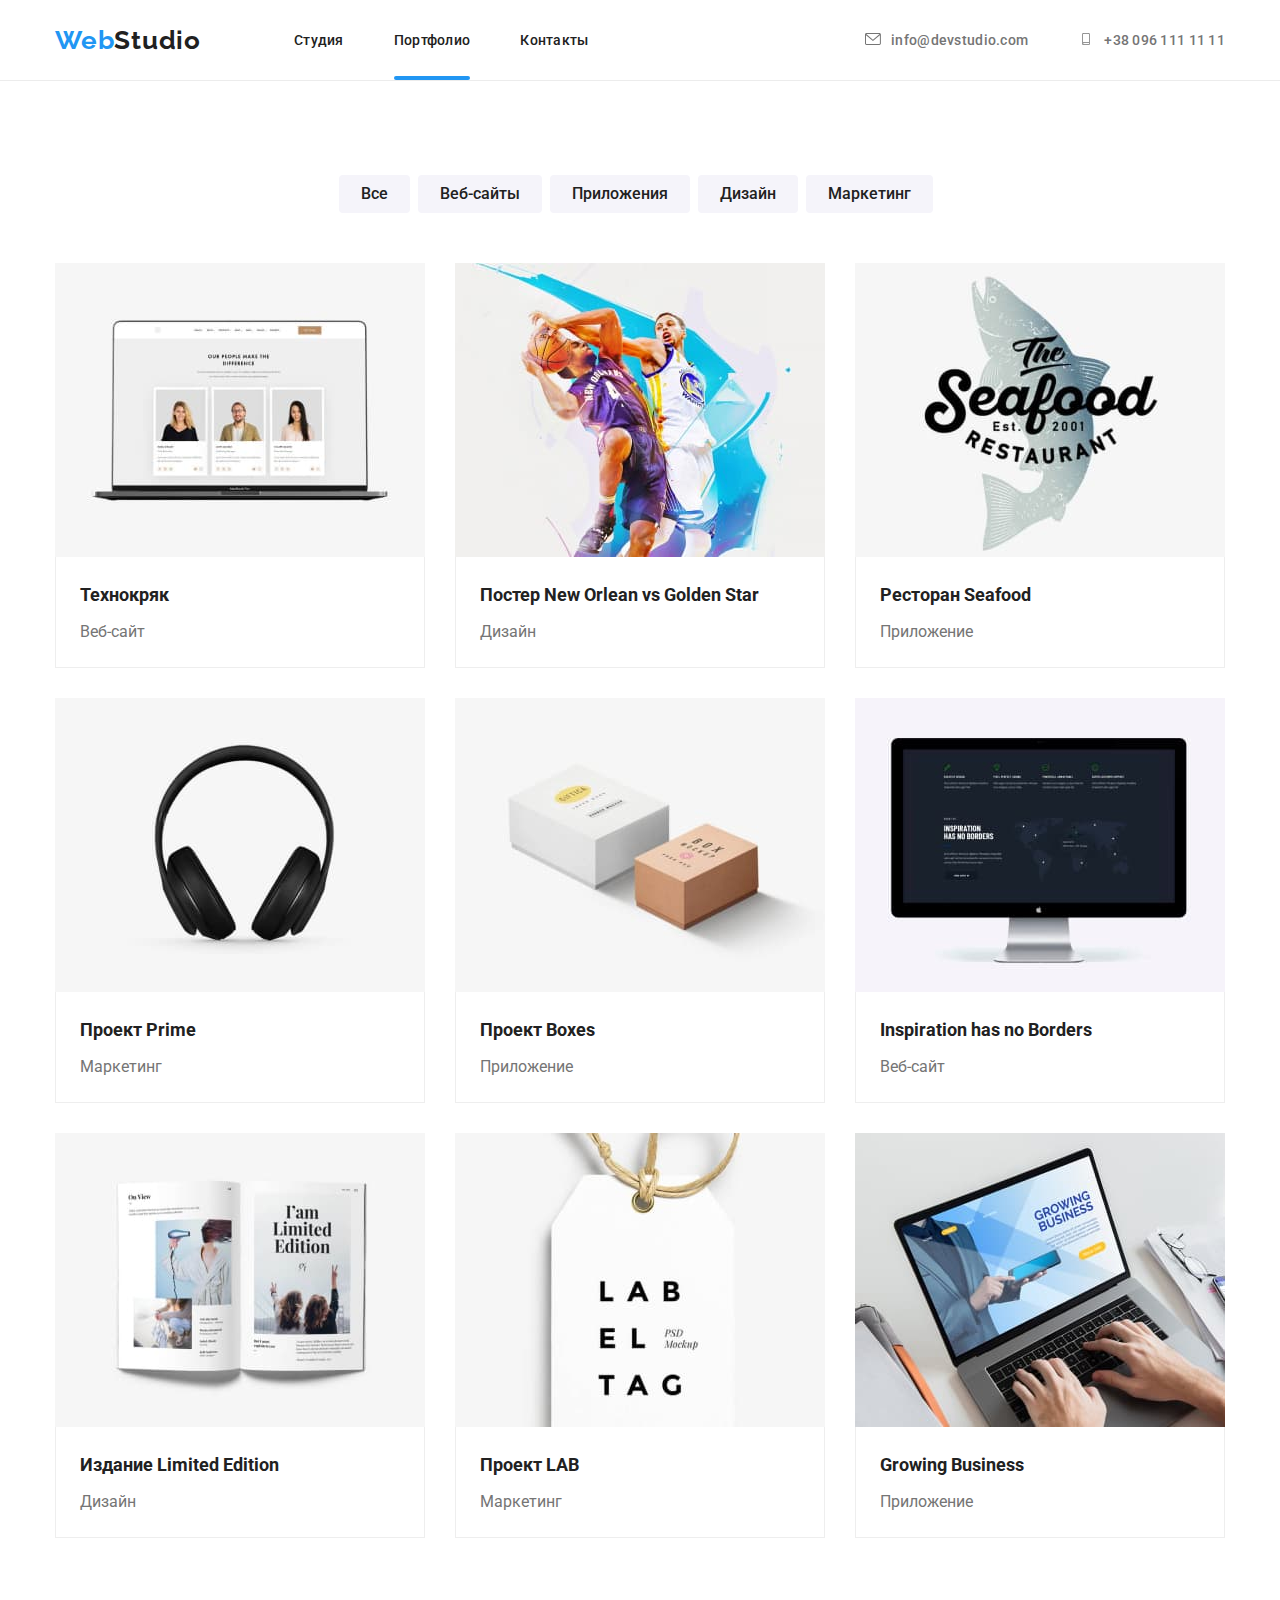
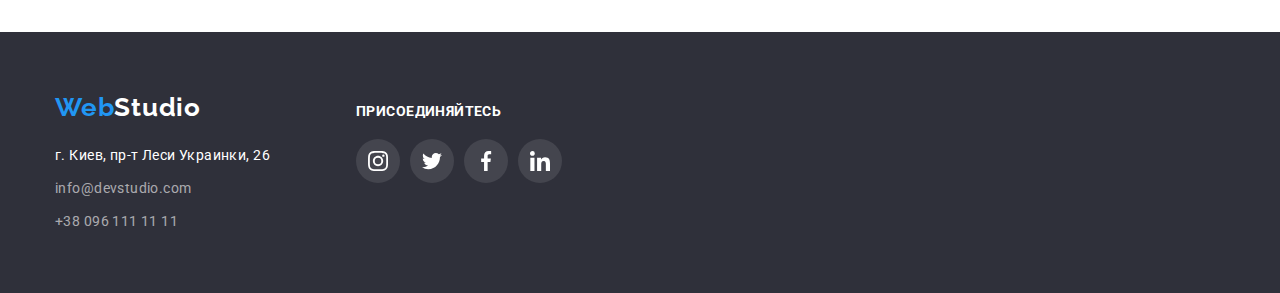
==== portfolio.html @ e0307186 "Copy" ====
<!DOCTYPE html>
<html lang="ru">
<head>
     <meta charset="UTF-8">
    <meta http-equiv="X-UA-Compatible" content="IE=edge">
    <meta name="viewport" content="width=device-width, initial-scale=1.0">
    
    <title>Студия</title>
   
    <link rel="preconnect" href="https://fonts.googleapis.com"> 
    <link rel="preconnect" href="https://fonts.gstatic.com" crossorigin> 
    <link href="https://fonts.googleapis.com/css2?family=Raleway:wght@700&family=Roboto:wght@400;500;700;900&display=swap" rel="stylesheet">

    <link rel="stylesheet" href="https://cdnjs.cloudflare.com/ajax/libs/modern-normalize/1.1.0/modern-normalize.min.css">

     <link rel="stylesheet" href="./css/styles.css">
</head>
<body>
    <!--Шапка-->
    <header class="header">

      <nav class="site-nav contanier">
             <a class="logo" href="./index.html"><span class="logo-word">Web</span>Studio</a>
         <ul class="menu">
             <li class="menu-item">
                <a class="menu-link" href="./index.html">Студия</a>
            </li>
             <li class="menu-item">
                <a class="menu-link current" href="./portfolio.html">Портфолио</a>
            </li>
             <li class="menu-item">
                <a class="menu-link" href="#">Контакты</a>
            </li>
         </ul>
          <div class="header-contacts">
              <a class="menu-contacts" href="mailto:info@devstudio.com">
                <svg class="header-icon" aria-label="Написать письмо">
                   <use href="./images/icons.svg#icon-mail"></use>
                </svg>info@devstudio.com</a>
              <a class="menu-contacts" href="tel:+380961111111"> 
                <svg class="header-icon" aria-label="Написать письмо">
                   <use href="./images/icons.svg#icon-phone"></use>
                </svg>+38 096 111 11 11</a>
        </div>
        </nav>

    </header>

    <!--Главный контент-->
    <main>
        <!--Кнопки-->

        <section class="section">
            <div class="portfolio-box contanier">
                <h1 hidden>Портфолио</h1>
            <ul class="buttons-portfolio">
                <li class="buttons-item">
                    <button class="buttons" type="button">Все</button>
                </li>
                <li class="buttons-item">
                    <button class="buttons" type="button">Веб-сайты</button>
                </li>
                <li class="buttons-item">
                    <button class="buttons" type="button">Приложения</button>
                </li>
                <li class="buttons-item">
                    <button class="buttons" type="button">Дизайн</button>
                </li>
                <li class="buttons-item">
                    <button class="buttons" type="button">Маркетинг</button>
                </li>
            </ul>
            </div>
       
            <!--Проекты-->
    
            <div class="contanier">
                <h2 hidden>Примеры проектов</h2>
            <ul class="examples-list">
                <li class="examples-item">
                    <div class="overlay-box">
                        <img class="img"src="./images/tehnokryak.jpg" alt="Веб-сайт Технокряк" 
                     width="370" height="294">
                      <div class="overlay">
                        <p class="overlay-paragraph">Ресурс предлагает комплексные предложения с разным уровнем функционала и сервисов. Все это позволит посетителю получить исчерпывающие сведения о компании или частном лице.</p>
                    </div>
                    </div>
                    <div class="examples-box">
                        <h3 class="examples-title">Технокряк</h3>
                        <p class="examples-form">Веб-сайт</p>
                    </div>
                </li>
                <li class="examples-item">
                    <div class="overlay-box">
                        <img class="img" src="./images/basketball.jpg" alt="Два игрока разных баскетбольных команд" 
                     width="370" height="294">
                    <div class="overlay">
                        <p class="overlay-paragraph">Ресурс предлагает комплексные предложения с разным уровнем функционала и сервисов. Все это позволит посетителю получить исчерпывающие сведения о компании или частном лице.</p>
                    </div>
                     </div>
                    <div class="examples-box">
                        <h3 class="examples-title">Постер New Orlean vs Golden Star</h3>
                        <p class="examples-form">Дизайн</p>
                    </div>
                </li>
                <li class="examples-item">
                   <div class="overlay-box">
                     <img class="img" src="./images/restaurant.jpg" alt="Ресторан Морепродукты" 
                     width="370" height="294">
                      <div class="overlay">
                        <p class="overlay-paragraph">Ресурс предлагает комплексные предложения с разным уровнем функционала и сервисов. Все это позволит посетителю получить исчерпывающие сведения о компании или частном лице.</p>
                    </div>
                   </div>
                    <div class="examples-box">
                        <h3 class="examples-title">Ресторан Seafood</h3>
                        <p class="examples-form">Приложение</p>
                    </div>
                </li>
                <li class="examples-item">
                   <div class="overlay-box">
                     <img class="img" src="./images/headphones.jpg" alt="Наушники" 
                     width="370" height="294">
                      <div class="overlay">
                        <p class="overlay-paragraph">Ресурс предлагает комплексные предложения с разным уровнем функционала и сервисов. Все это позволит посетителю получить исчерпывающие сведения о компании или частном лице.</p>
                    </div>
                   </div>
                    <div class="examples-box">
                        <h3 class="examples-title">Проект Prime</h3>
                        <p class="examples-form">Маркетинг</p>
                    </div>
                </li>
                <li class="examples-item">
                   <div class="overlay-box">
                     <img class="img" src="./images/boxes.jpg" alt="Коробки" 
                     width="370" height="294">
                      <div class="overlay">
                        <p class="overlay-paragraph">Ресурс предлагает комплексные предложения с разным уровнем функционала и сервисов. Все это позволит посетителю получить исчерпывающие сведения о компании или частном лице.</p>
                    </div>
                   </div>
                    <div class="examples-box">
                        <h3 class="examples-title">Проект Boxes</h3>
                        <p class="examples-form">Приложение</p>
                    </div>
                </li>
                <li class="examples-item">
                    <div class="overlay-box">
                        <img class="img" src="./images/inspiration.jpg" alt="Вдохновение не имеет границ" 
                     width="370" height="294">
                      <div class="overlay">
                        <p class="overlay-paragraph">Ресурс предлагает комплексные предложения с разным уровнем функционала и сервисов. Все это позволит посетителю получить исчерпывающие сведения о компании или частном лице.</p>
                    </div>
                    </div>
                    <div class="examples-box">
                        <h3 class="examples-title">Inspiration has no Borders</h3>
                        <p class="examples-form">Веб-сайт</p>
                    </div>
                </li>
                <li class="examples-item">
                   <div class="overlay-box">
                     <img class="img" src="./images/magazine.jpg" alt="Журнал" 
                     width="370" height="294">
                      <div class="overlay">
                        <p class="overlay-paragraph">Ресурс предлагает комплексные предложения с разным уровнем функционала и сервисов. Все это позволит посетителю получить исчерпывающие сведения о компании или частном лице.</p>
                    </div>
                   </div>
                    <div class="examples-box">
                        <h3 class="examples-title">Издание Limited Edition</h3>
                        <p class="examples-form">Дизайн</p>
                    </div>
                </li>
                <li class="examples-item">
                    <div class="overlay-box">
                         <img class="img" src="./images/tag.jpg" alt="Бирка" 
                     width="370" height="294">
                      <div class="overlay">
                        <p class="overlay-paragraph">Ресурс предлагает комплексные предложения с разным уровнем функционала и сервисов. Все это позволит посетителю получить исчерпывающие сведения о компании или частном лице.</p>
                    </div>
                    </div>
                    <div class="examples-box">
                        <h3 class="examples-title">Проект LAB</h3>
                        <p class="examples-form">Маркетинг</p>
                    </div>
                </li>
                <li class="examples-item">
                    <div class="overlay-box">
                        <img class="img" src="./images/business-app.jpg" alt="Приложение для бизнеса" 
                     width="370" height="294">
                      <div class="overlay">
                        <p class="overlay-paragraph">Ресурс предлагает комплексные предложения с разным уровнем функционала и сервисов. Все это позволит посетителю получить исчерпывающие сведения о компании или частном лице.</p>
                    </div>
                    </div>
                    <div class="examples-box">
                        <h3 class="examples-title">Growing Business</h3>
                        <p class="examples-form">Приложение</p>
                    </div>
                </li>
            </ul>

            </div>
        </section>
       
    </main>
    <!--Подвал-->
   <footer class="footer section">
        <div class="contanier footer-box" >
           <div class="contanier adress-box">
             <a class="footer-logo" href="./index.html"><span class="logo-word">Web</span>Studio</a>
        <address class="address">г. Киев, пр-т Леси Украинки, 26</address>
        <p class="fot-cont"><a class="footer-contacts" href="mailto:info@devstudio.com">info@devstudio.com</a></p>
        <p class="fot-cont"><a class="footer-contacts" href="tel:380961111111">+38 096 111 11 11</a></p>
        
           </div>
        
        <div class="contanier footer-social-box">
            <h2 class="social-title">Присоединяйтесь</h2>
            <ul class="footer-social-list">
                <li class="footer-social-item">
                    <a class="footer-social-link" href="#">
                    <svg class="footer-social-icon" aria-label="Ссылка на ">
                    <use href="./images/icons.svg#icon-inst"></use>
                </svg></a></li>
                <li class="footer-social-item">
                    <a class="footer-social-link" href="#">
                    <svg class="footer-social-icon" aria-label="Ссылка на ">
                    <use href="./images/icons.svg#icon-twit"></use>
                </svg></a></li>
                <li class="footer-social-item">
                    <a class="footer-social-link" href="#">
                    <svg class="footer-social-icon" aria-label="Ссылка на ">
                    <use href="./images/icons.svg#icon-fb"></use>
                </svg></a></li>
                <li class="footer-social-item">
                    <a class="footer-social-link" href="#">
                    <svg class="footer-social-icon" aria-label="Ссылка на ">
                    <use href="./images/icons.svg#icon-in"></use>
                </svg></a></li>
            </ul>
        </div>
        </div>
    </footer>
</body>
</html>
---- css/styles.css ----
*,
*::before,
*::after {
    box-sizing: border-box; 
}

:root {
    --color-primary: #212121 ;
    --color-active: #2196f3;
    --color-secondary: #757575;
    --color-text: #fff;
    --color-icons: #afb1b8;
    --color-icons-footer: #ffffff;
    --background-color-section: #f5f4fa;
    --background-color-click: #188CE8;
    --background-color-primary: #fff;
    --background-color-bord: #2f303a;
    --font-family-primary: 'Roboto', sans-serif;
    --font-family-logo: 'Raleway', sans-serif;
    --bg-icons-color: #F5F4FA;
    --bg-icons-footer-color: rgba(255,255,255,0.1);
}

body { font-family: var(--font-family-primary);
 color: var(--color-primary);
 background-color: var(--background-color-primary);
font-weight: 400;
font-size: 14px;
}

/* Утилиты */
    .buttons-portfolio, .examples-list, .menu, .benefits-list, .services-list, .team-list , .social-list , .footer-social-list , .clients-list{
    list-style-type: none;
}

.contanier {
    width: 1200px;
    margin-left: auto;
    margin-right: auto;
    padding-left: 15px;
    padding-right: 15px;
}

.section { 
    margin-left: auto;
    margin-right: auto;
    padding-top: 94px;
    padding-bottom: 94px;
}

/* Шапка  */
.header { border-bottom: 1px solid #ECECEC;}

.site-nav { display: flex;
align-items: center;}

.logo {color: var(--color-primary);
    font-family: var(--font-family-logo);
    text-decoration: none;
    font-weight: 700;
    font-size: 26px;
    line-height: 1.94;
    letter-spacing: 0.03em;

    margin-right: 93px;
}   
.logo-word { color: var(--color-active);
    }
.hero { max-width: 1600px;}

.menu { display: flex;
    padding: 0px;
    margin: 0px;
 }    

.menu-item {margin-right: 50px;
   }

.menu-item:last-child { margin-right: 0;}
 
.menu-link { position: relative;

    transition: color 250ms cubic-bezier(0.4, 0, 0.2, 1);
    
    color: var(--color-primary);
    text-decoration: none;
    font-weight: 500;
    line-height: 1.172;
    letter-spacing: 0.02em;

    display: block;
    padding-top: 32px;
    padding-bottom: 32px; }

.menu-link:hover , .menu-link:focus {color: var(--color-active); 
    }
.menu-link::after { content: " ";
    position: absolute;
    bottom: 0;
    left: 0;
    
    opacity: 0;

display: block;
width: 100%;
height: 4px;
border-radius: 2px;
background-color: var(--color-active);
}

.menu-link.current::after { opacity: 1;}

.header-contacts { display: flex;
margin-left: auto;
}



.menu-contacts { color: var(--color-secondary);
transition: color 250ms cubic-bezier(0.4, 0, 0.2, 1);

    text-decoration: none;
    font-weight: 500;
    line-height: 1.172;
    letter-spacing: 0.02em;

    display: block;
    padding-top: 32px;
    padding-bottom: 32px;
    margin-right: 50px; 
}

.menu-contacts:last-child { margin: 0;

}

.menu-contacts:hover , .menu-contacts:focus {color: var(--color-active);
}
  
.header-icon { width: 16px;
      height: 12px;
      margin-right: 10px;
      fill: currentColor;
}
   
  
  /* Styles index.html */


    
    /* Кнопка */
.button { max-width: 1600px;
    margin-left: auto;
    margin-right: auto;
   

    background-image: linear-gradient(to right, 
              rgba(47, 48, 58, 0.4),
              rgba(47, 48, 58, 0.4)) ,
              url("../images/overlay-foto.jpg");

    background-color: var(--background-color-bord);
    
    text-align: center;
    padding-top: 200px;
    padding-bottom: 200px;
 }


.title-button { 
    margin-top: 0;
    margin-bottom: 40px;
    text-align: center;
    
    color: var(--color-text);
    font-weight: 900;
    font-size: 44px;
    line-height: 1.36;
    letter-spacing: 0.06em;
    text-transform: uppercase}    


.button-main {
    width: 200px;
    height: 50px;

    transition: background-color 250ms cubic-bezier(0.4, 0, 0.2, 1);
 
 color: var(--color-text);
 font-family: var(--font-family-primary);
 font-weight: 700;
 font-size: 16px;
 line-height: 1.88;
 letter-spacing: 0.06em;
 cursor: pointer;
 background-color: var(--color-active); 
 
 border-radius: 4px;
 border: 1px;
 box-shadow: 0px 4px 4px rgba(0, 0, 0, 0.15);
}
.button-main:hover {background-color: var(--background-color-click);}


/* Преимущества */

.benefits-box { background-color: var(--bg-icons-color);
    display: flex;
    justify-content: center;
    align-items: center;

    width: 270px;
height: 120px;
padding: 0;
margin-bottom: 30px;
text-align: center;
border-radius: 4px;
}

.benefits-icon { 
    
    width: 70px;
height: 70px;
display: block;
 

}

.benefits-list {display: flex;
    padding: 0;
margin: 0;}

.benefits-item { width: 270px;
    margin-right: 30px;
}
.benefits-item:last-child { margin: 0;}

.benefits-title { margin-top: 0;
    margin-bottom: 10px;

    color: var(--color-primary);
    
    font-size: 14px;
    font-weight: 700;
    text-transform: uppercase;
    line-height: 1.172;
    letter-spacing: 0.03em;
    }



.benefits-paragraph { margin: 0;
   
    color: var(--color-secondary);
    letter-spacing: 0.03em;
    line-height: 1.715;
    }

/* Чем мы занимаемся */

.services { text-align: center;
    padding-top: 0;
}

.services-title { margin: 0;
    margin-bottom: 50px;
    
    font-weight: 700;
    font-size: 36px;
    line-height: 1.172;
    letter-spacing: 0.03em;}

.services-list { display: flex;
    margin: 0;
    padding: 0;
}    

.services-item { position: relative;
    margin-right: 30px;}

    .services-item:last-child {
     margin: 0;}

   
.img-box  {
    position: absolute;
    left: 0;
    bottom: 0;

    display: flex;
    justify-content: center;
    align-items: center;
        width: 100%;
        height: 70px;
        margin: 0;

        background-color: rgba(47, 48, 58, 0.8);
}

.services-paragraph { margin: 0;

    font-weight: 700;
        font-size: 14px;
        line-height: 1.142;
        text-align: center;
        
        text-transform: uppercase;

color: var(--color-text);
}

    /* Команда */

.team {text-align: center;
    
    background-color: var(--background-color-section);
 }

.team-list { display: flex;
             padding: 0;
            margin: 0;}

.team-item { margin-right: 30px;

    background-color: var(--background-color-primary);
    box-shadow: 0px 1px 3px rgba(0, 0, 0, 0.12), 0px 1px 1px rgba(0, 0, 0, 0.14), 0px 2px 1px rgba(0, 0, 0, 0.2);
    border-radius: 0px 0px 4px 4px;}  
    .team-item:last-child { margin: 0;}

.team-title { margin: 0;
    margin-bottom: 50px;
        
        font-weight: 700;
      font-size: 36px;}

.team-box { padding-top: 30px;
 padding-bottom: 16px;}

.name{
margin: 0;
margin-bottom: 10px;
 color: var(--color-primary);
 font-weight: 500;
 font-size: 16px;
 line-height: 1.18;
 letter-spacing: 0.03em;
}

.job {margin: 0;
    
    color: var(--color-secondary);
    font-size: 16px;
    line-height: 1.172;
    letter-spacing: 0.03em;
}

.social-list {
    display: flex;
    justify-content: center;
    align-items: center;

    padding: 0;
        padding-bottom: 30px;
        padding-left: 32px;
        padding-right: 32px;

}
.social-item {
    margin-right: 10px;
}
.social-item:last-child {
    margin-right: 0;
}

.social-link { 
    display: flex;
    justify-content: center;
    align-items: center;
    border: none;

    transition: color 250ms cubic-bezier(0.4, 0, 0.2, 1) ,
    background-color 250ms cubic-bezier(0.4, 0, 0.2, 1);
   
    width: 44px;
    height: 44px;
    border-radius: 50%;
   
    
    color: var(--color-icons);
    text-decoration: none;   
}
.social-link:hover , .social-link:focus { background-color: var(--color-active);
color: var(--color-text);}


.social-icon { 
  fill: currentColor;
  width: 20px;
  height: 20px;
}

/* Постоянные клиенты  */

.clients-title { text-align: center;
    margin: 0;
    margin-bottom: 50px;
font-weight: 700;
font-size: 36px;
letter-spacing: 0.03em;

}

.clients-list { 
    display: flex;
    justify-content: center;
    text-align: center;

    padding: 0;
    margin: 0;
}

.clients-item { margin-right: 30px;
 }
.clients-item:last-child { margin-right: 0;}

.clients-link { display: flex;
  justify-content: center;
 align-items:  center;

transition: color 250ms cubic-bezier(0.4, 0, 0.2, 1) ,
border 250ms cubic-bezier(0.4, 0, 0.2, 1);
 color: var(--color-icons);

 width: 170px;
 height: 92px;
 border: 1px solid #afb1b8;
 border-radius: 4px;
}
 
.clients-icon { 
    fill: currentColor;
    
}   

.clients-link:hover , .clients-link:focus { border: 1px solid var(--color-active);
 color: var(--color-active);}
    
/* Подвал */

/* .footer { display: flex;
    
   max-width: 1600px;
margin-left: auto;
margin-right: auto;} */


.footer-box { display: flex;
align-items: baseline;}

.adress-box {
    width: 231px;
    margin: 0;
    padding: 0;
}



.footer-logo {
    
    color: var(--color-text);
    font-family: var(--font-family-logo);
 text-decoration: none;
 font-weight: 700;
 font-size: 26px;
 line-height: 1.192;
 letter-spacing: 0.03em;
}
.footer { 
    padding-top: 60px;
    padding-bottom: 60px;

  background-color: var(--background-color-bord);
  line-height: 1.72; }

.address { margin-top: 20px;
    
    color: var(--color-text);
font-style: normal;
letter-spacing: 0.03em;
}

.fot-cont { margin-bottom: 0;
 margin-top: 9px;}

 .footer-contacts {transition: color 250ms cubic-bezier(0.4, 0, 0.2, 1);
color: var(--color-secondary);
text-decoration: none;
color: rgba(255, 255, 255, 0.6);
letter-spacing: 0.03em;}

.footer-contacts:hover , .footer-contacts:focus {color: var(--color-active);}


/* Icons */

.footer-social-box {
    width: 208px;
    margin: 0;
    padding: 0;
    margin-left: 70px;
}

.social-title {
    margin: 0;
    margin-bottom: 20px;

    color: var(--color-text);
    text-transform: uppercase;
    font-weight: 700;
    font-size: 14px;
    line-height: 1.142;
    letter-spacing: 0.03em;
}

.footer-social-list {
    display: flex;
    padding: 0;
    margin: 0;
}

.footer-social-item {
    margin-right: 10px;
}
.footer-social-item:last-child { margin-right: 0;}

.footer-social-link {display: flex;
    justify-content: center;
    align-items: center;
    
    width: 44px;
    height: 44px;
    border-radius: 50%;
   
 transition: background-color 250ms cubic-bezier(0.4, 0, 0.2, 1);
     color: var(--color-icons-footer);
    text-decoration: none;   

    background-color:var(--bg-icons-footer-color)

}

.footer-social-icon { fill: currentColor;
    width: 20px;
    height: 20px;
}

.footer-social-link:hover , .footer-social-link:focus {
    background-color: var(--color-active);
}

/* Portfolio */

/* Кнопки портфолио */


.portfolio-box {margin-bottom: 50px;}

.buttons-portfolio { display: flex;
justify-content: center;
align-items: flex-start;
padding: 0;
margin: 0;}

.buttons{ height: 38px;
    margin-right: 8px;
    padding-left: 22px;
    padding-right: 22px;

    font-family: var(--font-family-primary);
    color: var(--color-primary);
     font-weight: 500;
     font-size: 16px;
     line-height: 1.625;
background-color: var(--background-color-section);
cursor: pointer;
border-radius: 4px;
border: 1px;

transition: color 250ms cubic-bezier(0.4, 0, 0.2, 1) , 
background-color 250ms cubic-bezier(0.4, 0, 0.2, 1) ,
box-shadow 250ms cubic-bezier(0.4, 0, 0.2, 1);
}

.buttons:hover , .buttons:focus { color: var(--color-text); background-color: var(--color-active);
 box-shadow: 0px 4px 4px rgba(0, 0, 0, 0.25);}


/*Примеры работ */

.img { display: block;}

.examples { padding-top: 0;}

.examples-list { display: flex;
flex-wrap: wrap;

margin: 0;
padding: 0;}

.examples-item { transition: box-shadow 250ms cubic-bezier(0.4, 0, 0.2, 1);

    width: 370px;
    margin-right: 30px;
    margin-bottom: 30px;
}
.examples-item:hover { box-shadow: 0px 4px 4px rgba(0, 0, 0, 0.25);

}

.examples-item:nth-child(3n) { margin-right: 0;
 }

.examples-item:nth-last-child( -n + 3) { margin-bottom: 0;}

.examples-box { padding: 20px 24px;
 

  border: 1px solid #EEEEEE;
  border-top: none;
} 

 .examples-title {margin-top: 0;
    margin-bottom: 4px;
    
    color: var(--color-primary);
    font-weight: 700;
    font-size: 18px;
    line-height: 2;}
 
.examples-form { margin: 0;
   
    color: var(--color-secondary);
    font-weight: 400;
    font-size: 16px;
    line-height: 1.87;}

.overlay { position: absolute;
    top: 0;

    transform: translateY(150%);
    transition: transform 250ms cubic-bezier(0.4, 0, 0.2, 1);
    width: 100%;
    height: 294px;
    
    display: flex;
    justify-content: center;
    align-items: center;
    
    background-color: rgba(33, 150, 243, 0.9);}

    .overlay-paragraph { margin: 0;
        padding: 63px 24px;
        
       
        color: var(--color-text);
        
        font-size: 18px;
        line-height: 1.55;
        letter-spacing: 0.03em;
    }
          
.overlay-box { position: relative;
overflow: hidden;}    

.examples-item:hover .overlay { transform: translateY(0);}


/* Модальное окно  */

.backdrop { position: fixed;
    top: 0;
    left: 0;
    width: 100%;
    height: 100%;
    visibility: visible;
    z-index: 1;
    transition: opacity 250ms cubic-bezier(0.4, 0, 0.2, 1) , 
    visibility 250ms cubic-bezier(0.4, 0, 0.2, 1);
    
    background-color: rgba(0, 0, 0, 0.1);
}

.backdrop.is-hidden { opacity: 0;
    visibility: hidden;
pointer-events: none;}

.backdrop.is-hidden .modal { transform: translate(-50%, -50%) scale(0.75);}

.modal { position: absolute;

    top: 50%;
    left: 50%;
    
    transform: translate(-50% , -50%) scale(1);
    box-shadow: 0px 1px 3px rgba(0, 0, 0, 0.12), 0px 1px 1px rgba(0, 0, 0, 0.14), 0px 2px 1px rgba(0, 0, 0, 0.2);
    border-radius: 4px;
background-color: var(--color-text);
min-width: 528px;
min-height: 581px;
transition: transform 250ms cubic-bezier(0.4, 0, 0.2, 1);
}



.btn-modal {position: absolute;
    top: 8px;
    right: 8px;

    display: flex;
    justify-content: center;
    align-items: center;
background-color: var(--background-color-primary);
    border: 1px solid rgba(0, 0, 0, 0.1);
    border-radius: 50%;
    width: 30px;
    height: 30px; 
cursor: pointer;}
.icon-modal {
    width: 18px;
    height: 18px;
}
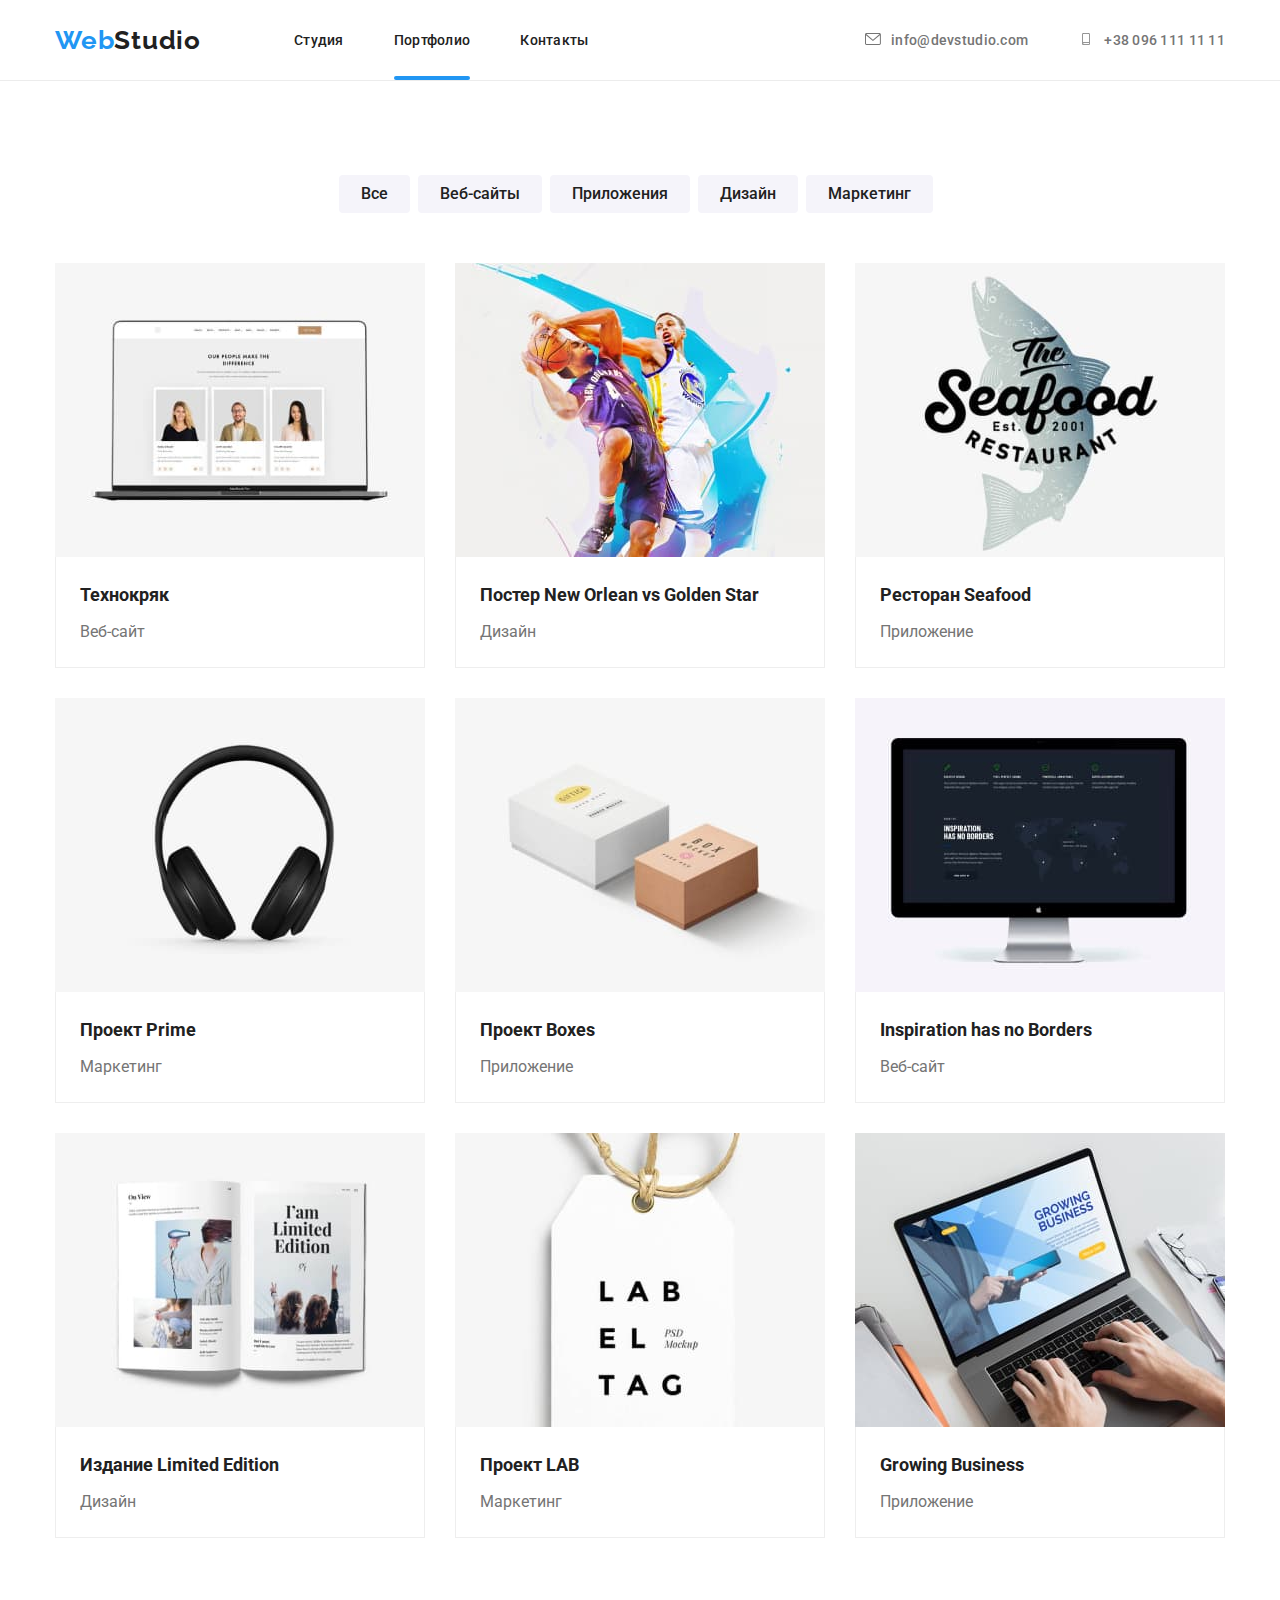
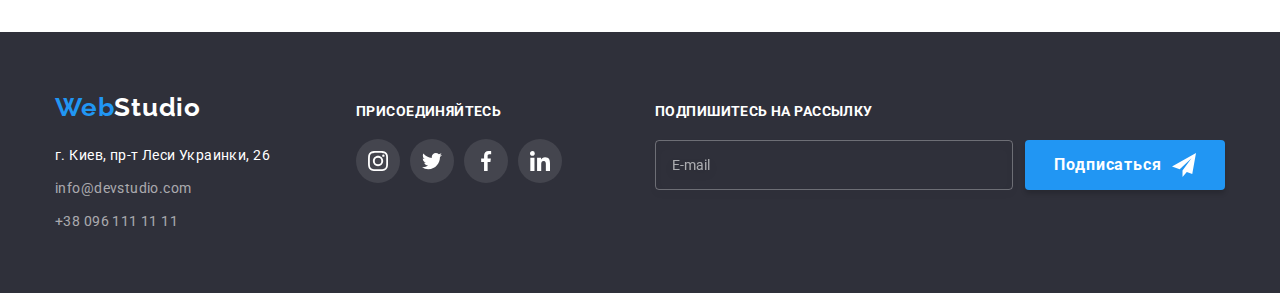
==== commit 52869913: "update" ====
--- a/portfolio.html
+++ b/portfolio.html
@@ -201,41 +201,58 @@
        
     </main>
     <!--Подвал-->
-   <footer class="footer section">
+    <footer class="footer section">
         <div class="contanier footer-box" >
            <div class="contanier adress-box">
              <a class="footer-logo" href="./index.html"><span class="logo-word">Web</span>Studio</a>
-        <address class="address">г. Киев, пр-т Леси Украинки, 26</address>
-        <p class="fot-cont"><a class="footer-contacts" href="mailto:info@devstudio.com">info@devstudio.com</a></p>
-        <p class="fot-cont"><a class="footer-contacts" href="tel:380961111111">+38 096 111 11 11</a></p>
-        
+             <address class="address">г. Киев, пр-т Леси Украинки, 26</address>
+             <p class="fot-cont"><a class="footer-contacts" href="mailto:info@devstudio.com">info@devstudio.com</a></p>
+             <p class="fot-cont"><a class="footer-contacts" href="tel:380961111111">+38 096 111 11 11</a></p>
            </div>
         
-        <div class="contanier footer-social-box">
-            <h2 class="social-title">Присоединяйтесь</h2>
-            <ul class="footer-social-list">
-                <li class="footer-social-item">
-                    <a class="footer-social-link" href="#">
-                    <svg class="footer-social-icon" aria-label="Ссылка на ">
-                    <use href="./images/icons.svg#icon-inst"></use>
-                </svg></a></li>
-                <li class="footer-social-item">
-                    <a class="footer-social-link" href="#">
-                    <svg class="footer-social-icon" aria-label="Ссылка на ">
-                    <use href="./images/icons.svg#icon-twit"></use>
-                </svg></a></li>
-                <li class="footer-social-item">
-                    <a class="footer-social-link" href="#">
-                    <svg class="footer-social-icon" aria-label="Ссылка на ">
-                    <use href="./images/icons.svg#icon-fb"></use>
-                </svg></a></li>
-                <li class="footer-social-item">
-                    <a class="footer-social-link" href="#">
-                    <svg class="footer-social-icon" aria-label="Ссылка на ">
-                    <use href="./images/icons.svg#icon-in"></use>
-                </svg></a></li>
-            </ul>
-        </div>
+           <div class="contanier footer-social-box">
+              <h2 class="social-title">Присоединяйтесь</h2>
+              <ul class="footer-social-list">
+                 <li class="footer-social-item">
+                     <a class="footer-social-link" href="#">
+                     <svg class="footer-social-icon" aria-label="Ссылка на ">
+                      <use href="./images/icons.svg#icon-inst"></use>
+                     </svg></a>
+                  </li>
+                  <li class="footer-social-item">
+                     <a class="footer-social-link" href="#">
+                      <svg class="footer-social-icon" aria-label="Ссылка на ">
+                     <use href="./images/icons.svg#icon-twit"></use>
+                      </svg></a>
+                 </li>
+                  <li class="footer-social-item">
+                      <a class="footer-social-link" href="#">
+                     <svg class="footer-social-icon" aria-label="Ссылка на ">
+                     <use href="./images/icons.svg#icon-fb"></use>
+                     </svg></a>
+                  </li>
+                 <li class="footer-social-item">
+                     <a class="footer-social-link" href="#">
+                      <svg class="footer-social-icon" aria-label="Ссылка на ">
+                      <use href="./images/icons.svg#icon-in"></use>
+                 </svg></a></li>
+              </ul>
+         </div>
+
+         <div class="mailing-list">
+               
+                    <h2 class="mailing-list-title">Подпишитесь на рассылку</h2>
+              
+                <form class="mailing-list-form">
+                <label class="mailing-list-label" for="e-mail"></label>
+                <input class="mailing-list-input" type="email" id="e-mail" name="e-mail" placeholder="E-mail">
+                <button class="btn-footer" type="submit">Подписаться
+                    <svg class="btn-footer-icon" aria-hidden="true" width="24px" height="24px"> <use href="./images/icons.svg#icon-send"></use></svg>
+                </button>
+                
+              </form>
+            
+         </div>
         </div>
     </footer>
 </body>
--- a/css/styles.css
+++ b/css/styles.css
@@ -10,8 +10,10 @@
     --color-active: #2196f3;
     --color-secondary: #757575;
     --color-text: #fff;
+   
     --color-icons: #afb1b8;
     --color-icons-footer: #ffffff;
+   
     --background-color-section: #f5f4fa;
     --background-color-click: #188CE8;
     --background-color-primary: #fff;
@@ -20,6 +22,9 @@
     --font-family-logo: 'Raleway', sans-serif;
     --bg-icons-color: #F5F4FA;
     --bg-icons-footer-color: rgba(255,255,255,0.1);
+
+    --label-color: #757575;
+    --footer-input-color: rgba(255, 255, 255, 0.6);
 }
 
 body { font-family: var(--font-family-primary);
@@ -200,7 +205,7 @@
  border: 1px;
  box-shadow: 0px 4px 4px rgba(0, 0, 0, 0.15);
 }
-.button-main:hover {background-color: var(--background-color-click);}
+.button-main:hover , .button-main:focus {background-color: var(--background-color-click);}
 
 
 /* Преимущества */
@@ -448,13 +453,6 @@
     
 /* Подвал */
 
-/* .footer { display: flex;
-    
-   max-width: 1600px;
-margin-left: auto;
-margin-right: auto;} */
-
-
 .footer-box { display: flex;
 align-items: baseline;}
 
@@ -558,6 +556,8 @@
 .footer-social-link:hover , .footer-social-link:focus {
     background-color: var(--color-active);
 }
+
+
 
 /* Portfolio */
 
@@ -723,10 +723,220 @@
 background-color: var(--background-color-primary);
     border: 1px solid rgba(0, 0, 0, 0.1);
     border-radius: 50%;
+
+    color: var(--color-primary);
     width: 30px;
     height: 30px; 
 cursor: pointer;}
-.icon-modal {
+
+.icon-modal { fill: currentColor;
     width: 18px;
     height: 18px;
 }
+
+.btn-modal:hover , .btn-modal:focus { color: var(--color-active);}
+
+/* Форма */
+
+.modal-inner { padding: 40px;}
+
+.form-title { 
+    margin: 0;
+    margin-bottom: 12px;
+
+    font-weight: 700;
+    font-size: 20px;
+    line-height: 1.15;
+    text-align: center;
+    letter-spacing: 0.03em;}
+
+.form-field-label { display: block;
+
+    margin-bottom: 4px;
+    
+    color:var(--label-color) ;
+     
+    text-align: start;
+    font-weight: 400;
+    font-size: 12px;
+    line-height: 1.16;
+    letter-spacing: 0.01em;
+    cursor: pointer;
+}    
+
+.form-field-input { width: 100%;
+    height: 40px;
+    cursor: pointer;
+    transition: border 250ms cubic-bezier(0.4, 0, 0.2, 1);
+    
+    
+    padding: 12px 42px;
+    border: 1px solid rgba(33, 33, 33, 0.2);
+        border-radius: 4px;
+}
+
+
+.form-comment { padding: 12px 16px;
+
+    height: 120px;
+    resize: none;
+    
+    border: 1px solid rgba(33, 33, 33, 0.2);
+    border-radius: 4px;
+    font-weight: 400;
+    font-size: 12px;
+    line-height: 1.16;
+    letter-spacing: 0.01em;}
+
+    .terms-condition { display: inline-block;
+
+        cursor: pointer;
+        
+        margin-top: 20px;
+        margin-bottom: 30px;
+        margin-left: 7px;
+
+        font-size: 14px;
+        line-height: 1.71;
+        letter-spacing: 0.03em;
+    }
+
+    .terms-condition-link { color: var(--color-active);
+   }
+
+    .form-field-box { position: relative;
+        margin-bottom: 10px;
+
+        transition: color 250ms cubic-bezier(0.4, 0, 0.2, 1);
+        color: var(--color-primary);
+    
+    /* color: var(--color-primary); */
+}
+
+    .form-icon { position: absolute;
+
+        fill: currentColor;
+
+        left: 12px;
+        top: 50%;
+        transform: translateY(-50%);
+        
+        width: 18px;
+        height: 18px;}
+
+.form-field-input:hover , .form-field-input:focus { border-color: #2196F3;
+   
+} 
+
+
+.form-field-box:hover , .form-field-box:focus , .form-field-box:active  { color: var(--color-active);}
+.form-field-input:focus + .form-icon  { color: var(--color-active);}
+
+.checkbox { position: absolute;
+    width: 1px;
+    height: 1px;
+    margin: -1px;
+    border: 0;
+    padding: 0;
+    clip: rect(0 0 0 0);
+    overflow: hidden;
+
+}
+
+.terms-condition { display: flex;
+    justify-content: center;
+    align-items: center;
+
+}
+
+.icon-check { display: block;
+    width: 16px;
+    height: 16px;
+    margin-right: 7px;
+
+    border: 2px solid #212121;
+    border-radius: 4px;
+
+
+}
+
+.checkbox:checked + .icon-check { 
+    background-color: var(--color-active);
+    border-color: transparent;
+    background-image: url(../images/icon\ check-2-2.svg);
+    
+    background-origin: border-box;
+    background-size: contain;
+    background-repeat: no-repeat;
+   
+}
+
+
+.mailing-list { 
+    margin-left: auto;}
+
+
+.mailing-list-form { display: flex;
+align-items: center;
+justify-content: center;}
+
+
+.mailing-list-title { 
+
+    margin: 0;
+    margin-bottom: 20px;
+
+    color: var(--color-text);
+    
+    font-weight: 700;
+    font-size: 14px;
+    line-height: 1.14;
+    letter-spacing: 0.03em;
+    text-transform: uppercase;
+
+}    
+
+.mailing-list-input { filter: drop-shadow(0px 4px 4px rgba(0, 0, 0, 0.15));
+    
+    background-color: transparent;
+    border-radius: 4px;
+    border: 1px solid rgba(255, 255, 255, 0.3);
+
+    padding: 15px 16px;
+    margin-right: 12px;
+    width: 358px;
+    height: 50px;
+
+    color: var(--footer-input-color);
+}
+
+.mailing-list-input::placeholder { color: var(--footer-input-color);}
+
+.btn-footer { 
+    display: flex;
+    justify-content: center;
+    align-items: center;
+    
+    
+    width: 200px;
+    height: 50px;
+    transition: background-color 250ms cubic-bezier(0.4, 0, 0.2, 1);
+ 
+ color: var(--color-text);
+ font-family: var(--font-family-primary);
+ font-weight: 700;
+ font-size: 16px;
+ line-height: 1.88;
+ letter-spacing: 0.06em;
+ cursor: pointer;
+ background-color: var(--color-active); 
+ 
+ border-radius: 4px;
+ border: 1px;
+ box-shadow: 0px 4px 4px rgba(0, 0, 0, 0.15);
+   
+}
+
+.btn-footer-icon { margin-left: 10px;}
+
+.btn-footer:hover , .btn-footer:focus { background-color: var(--background-color-click);}